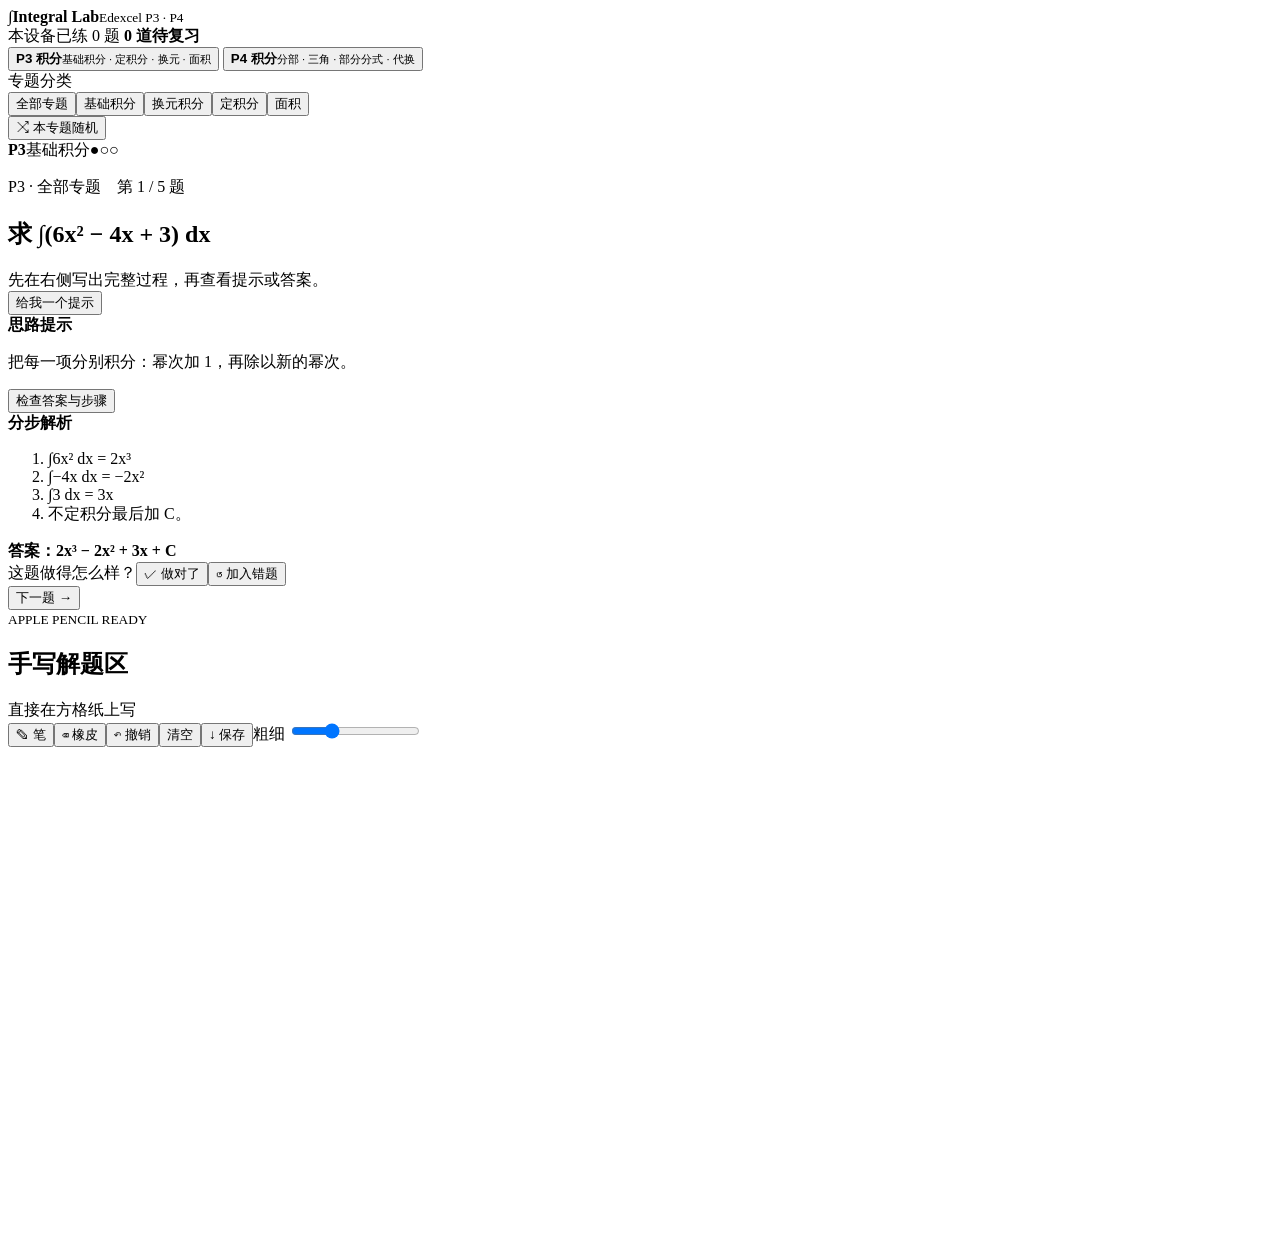
==== integral-lab/index.html @ 706c753f "Add Integral Lab index.html" ====
<!doctype html>
<html lang="zh-CN">
<head>
  <meta charset="utf-8">
  <meta name="viewport" content="width=device-width,initial-scale=1,viewport-fit=cover,user-scalable=no">
  <meta name="theme-color" content="#17233c">
  <meta name="apple-mobile-web-app-capable" content="yes">
  <meta name="apple-mobile-web-app-title" content="积分训练">
  <title>P3/P4 积分训练</title>
  <link rel="stylesheet" href="./styles.css">
</head>
<body>
  <header>
    <div class="brand"><b>∫</b><span><strong>Integral Lab</strong><small>Edexcel P3 · P4</small></span></div>
    <div class="stats">本设备已练 <span id="done">0</span> 题 <b><span id="wrong">0</span> 道待复习</b></div>
  </header>

  <section class="paper-tabs" aria-label="试卷选择">
    <button class="active p3" data-paper="P3"><b>P3 积分</b><small>基础积分 · 定积分 · 换元 · 面积</small></button>
    <button data-paper="P4"><b>P4 积分</b><small>分部 · 三角 · 部分分式 · 代换</small></button>
  </section>

  <nav class="topics"><span>专题分类</span><div id="topicButtons"></div><button id="random">⤨ 本专题随机</button></nav>

  <main class="workspace">
    <section class="question-card">
      <div class="meta"><b id="paperBadge">P3</b><span id="topicBadge">基础积分</span><span id="level">●○○</span></div>
      <p id="counter"></p>
      <h1 id="question"></h1>
      <aside>先在右侧写出完整过程，再查看提示或答案。</aside>
      <button class="reveal" id="hintBtn">给我一个提示</button>
      <div class="note hidden" id="hintBox"><b>思路提示</b><p id="hint"></p></div>
      <button class="reveal blue" id="answerBtn">检查答案与步骤</button>
      <div class="solution hidden" id="solution"><b>分步解析</b><ol id="steps"></ol><strong id="finalAnswer"></strong><div class="mark"><span>这题做得怎么样？</span><button id="correct">✓ 做对了</button><button id="incorrect">↺ 加入错题</button></div></div>
      <button class="next" id="next">下一题 →</button>
    </section>

    <section class="pad">
      <div class="padtop"><div><small>APPLE PENCIL READY</small><h2>手写解题区</h2></div><span>直接在方格纸上写</span></div>
      <div class="tools"><button class="active" id="pen">✎ 笔</button><button id="eraser">⌫ 橡皮</button><button id="undo">↶ 撤销</button><button id="clear">清空</button><button id="save">↓ 保存</button><label>粗细 <input id="size" type="range" min="1" max="8" value="3"></label></div>
      <div class="canvas-wrap" id="canvasWrap"><canvas id="canvas"></canvas></div>
    </section>
  </main>
  <script src="./app.js"></script>
</body>
</html>
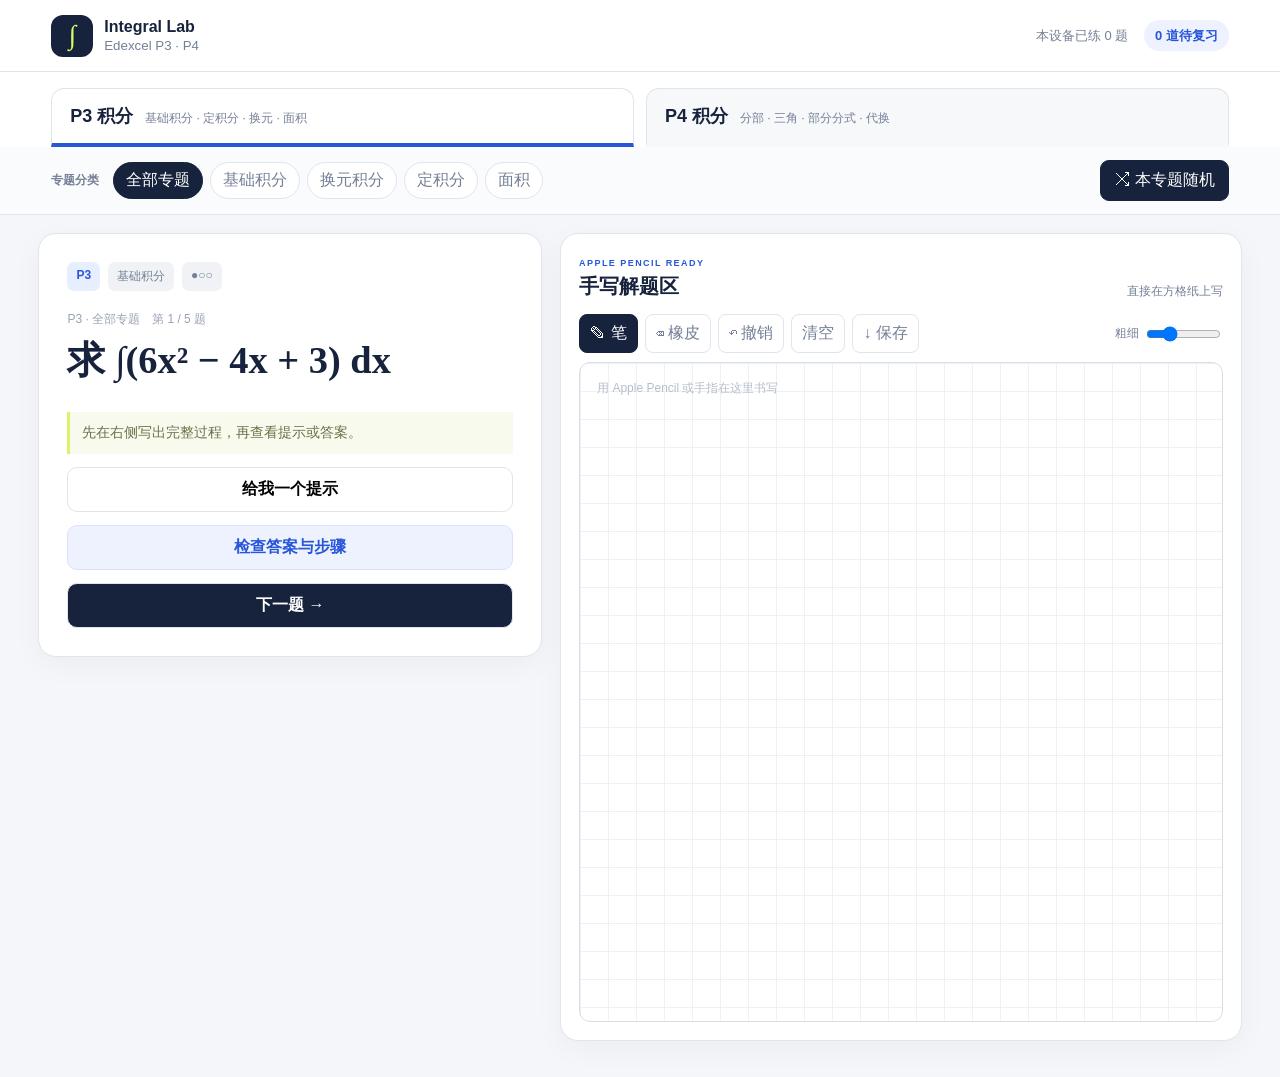
==== commit ec138741: "Load iPad landscape layout" ====
--- a/integral-lab/index.html
+++ b/integral-lab/index.html
@@ -8,6 +8,7 @@
   <meta name="apple-mobile-web-app-title" content="积分训练">
   <title>P3/P4 积分训练</title>
   <link rel="stylesheet" href="./styles.css">
+  <link rel="stylesheet" href="./landscape.css">
 </head>
 <body>
   <header>
--- a/integral-lab/styles.css
+++ b/integral-lab/styles.css
@@ -0,0 +1 @@
+:root{--ink:#17233c;--muted:#758096;--line:#dfe4ed;--blue:#2756d8;--bg:#f4f6f9}*{box-sizing:border-box}html,body{margin:0;background:var(--bg);color:var(--ink);font-family:Inter,-apple-system,BlinkMacSystemFont,"Segoe UI","PingFang SC",sans-serif}button,input{font:inherit}button{cursor:pointer}header{height:72px;background:#fff;border-bottom:1px solid var(--line);display:flex;align-items:center;justify-content:space-between;padding:0 clamp(18px,4vw,56px)}.brand{display:flex;align-items:center;gap:11px}.brand>b{display:grid;place-items:center;width:42px;height:42px;border-radius:12px;background:var(--ink);color:#dafa69;font:700 27px Georgia}.brand strong,.brand small{display:block}.brand small{color:var(--muted);margin-top:2px}.stats{font-size:13px;color:var(--muted)}.stats>b{background:#eef2ff;color:var(--blue);padding:8px 11px;border-radius:99px;margin-left:12px}.paper-tabs{display:grid;grid-template-columns:1fr 1fr;background:#fff;padding:16px clamp(18px,4vw,56px) 0;gap:12px}.paper-tabs button{display:flex;align-items:baseline;gap:12px;text-align:left;border:1px solid var(--line);border-bottom:4px solid transparent;border-radius:13px 13px 0 0;background:#f7f8fa;padding:15px 18px;color:var(--muted)}.paper-tabs b{font-size:18px;color:var(--ink)}.paper-tabs small{font-size:12px}.paper-tabs .active{background:#fff}.paper-tabs .active.p3{border-bottom-color:#2756d8}.paper-tabs .active:not(.p3){border-bottom-color:#7a3fd0}.topics{display:flex;align-items:center;gap:12px;padding:13px clamp(18px,4vw,56px);background:#fafbfc;border-bottom:1px solid var(--line)}.topics>span{font-size:12px;font-weight:800;color:var(--muted);white-space:nowrap}.topics>div{display:flex;gap:7px;overflow-x:auto;padding:2px}.topics button{border:1px solid var(--line);border-radius:99px;background:#fff;padding:7px 12px;color:var(--muted);white-space:nowrap}.topics button.active{background:var(--ink);border-color:var(--ink);color:#fff}#random{margin-left:auto;background:var(--ink);border-color:var(--ink);border-radius:9px;color:#fff;padding:9px 13px}.workspace{max-width:1550px;margin:auto;padding:18px clamp(14px,3vw,40px) 36px;display:grid;grid-template-columns:minmax(340px,.85fr) minmax(480px,1.15fr);gap:18px}.question-card,.pad{background:#fff;border:1px solid var(--line);border-radius:18px;box-shadow:0 8px 30px #26324d0a}.question-card{padding:28px;align-self:start}.meta{display:flex;gap:8px}.meta>*{font-size:12px;background:#f0f2f6;color:var(--muted);padding:6px 9px;border-radius:7px}.meta>b{background:#e7efff;color:#2756d8}.question-card>p{color:#9aa2b4;font-size:12px;margin:20px 0 6px}.question-card h1{font:600 clamp(27px,3vw,39px)/1.4 Georgia,"Times New Roman",serif;margin:5px 0 24px}.question-card aside{border-left:3px solid #d9f36b;background:#f8faee;padding:12px;color:#687248;font-size:14px}.reveal,.next{width:100%;margin-top:13px;padding:11px;border:1px solid var(--line);border-radius:10px;background:#fff;font-weight:700}.reveal.blue{background:#eef2ff;color:var(--blue);border-color:#d9e1ff}.next{background:var(--ink);color:#fff}.note,.solution{margin-top:9px;padding:14px;background:#fafbfc;border:1px solid var(--line);border-radius:10px;font-size:14px;line-height:1.7}.note p{margin:5px 0 0}.hidden{display:none}.solution ol{padding-left:22px}.solution>strong{display:block;background:#eaf6d3;padding:9px 11px;border-radius:8px;font:600 17px Georgia}.mark{display:flex;flex-wrap:wrap;gap:7px;margin-top:13px}.mark span{width:100%;color:var(--muted)}.mark button{background:#fff;border:1px solid var(--line);border-radius:8px;padding:7px 10px}.pad{padding:18px;min-width:0}.padtop{display:flex;align-items:end;justify-content:space-between;padding-bottom:14px}.padtop small{font-size:9px;letter-spacing:.16em;color:var(--blue);font-weight:800}.padtop h2{font-size:20px;margin:3px 0 0}.padtop>span{font-size:12px;color:var(--muted)}.tools{display:flex;align-items:center;flex-wrap:wrap;gap:7px;margin-bottom:9px}.tools button{background:#fff;border:1px solid var(--line);border-radius:8px;padding:8px 10px;color:var(--muted)}.tools button.active{background:var(--ink);border-color:var(--ink);color:#fff}.tools label{display:flex;align-items:center;gap:5px;margin-left:auto;color:var(--muted);font-size:12px}.tools input{width:75px}.canvas-wrap{height:calc(100vh - 240px);min-height:480px;overflow:hidden;border:1px solid #d8dee8;border-radius:11px;background-color:#fff;background-image:linear-gradient(#edf0f5 1px,transparent 1px),linear-gradient(90deg,#edf0f5 1px,transparent 1px);background-size:28px 28px;position:relative}.canvas-wrap:before{content:"用 Apple Pencil 或手指在这里书写";position:absolute;top:17px;left:17px;color:#b6bdca;font-size:12px}.canvas-wrap canvas{display:block;position:relative;z-index:1;touch-action:none}@media(max-width:900px){header{height:65px}.stats{font-size:0}.stats>b{font-size:12px}.workspace{grid-template-columns:1fr;padding:12px}.question-card{padding:21px}.canvas-wrap{height:58vh;min-height:500px}.tools label{margin-left:0}}@media(max-width:540px){.brand small{display:none}.paper-tabs{padding:10px 10px 0;gap:7px}.paper-tabs button{display:block;padding:11px}.paper-tabs small{display:block;margin-top:3px}.topics{flex-wrap:wrap;padding:10px}.topics>div{width:100%;order:2}.topics #random{margin-left:auto}.question-card h1{font-size:27px}.pad{padding:12px}.canvas-wrap{min-height:460px}}
